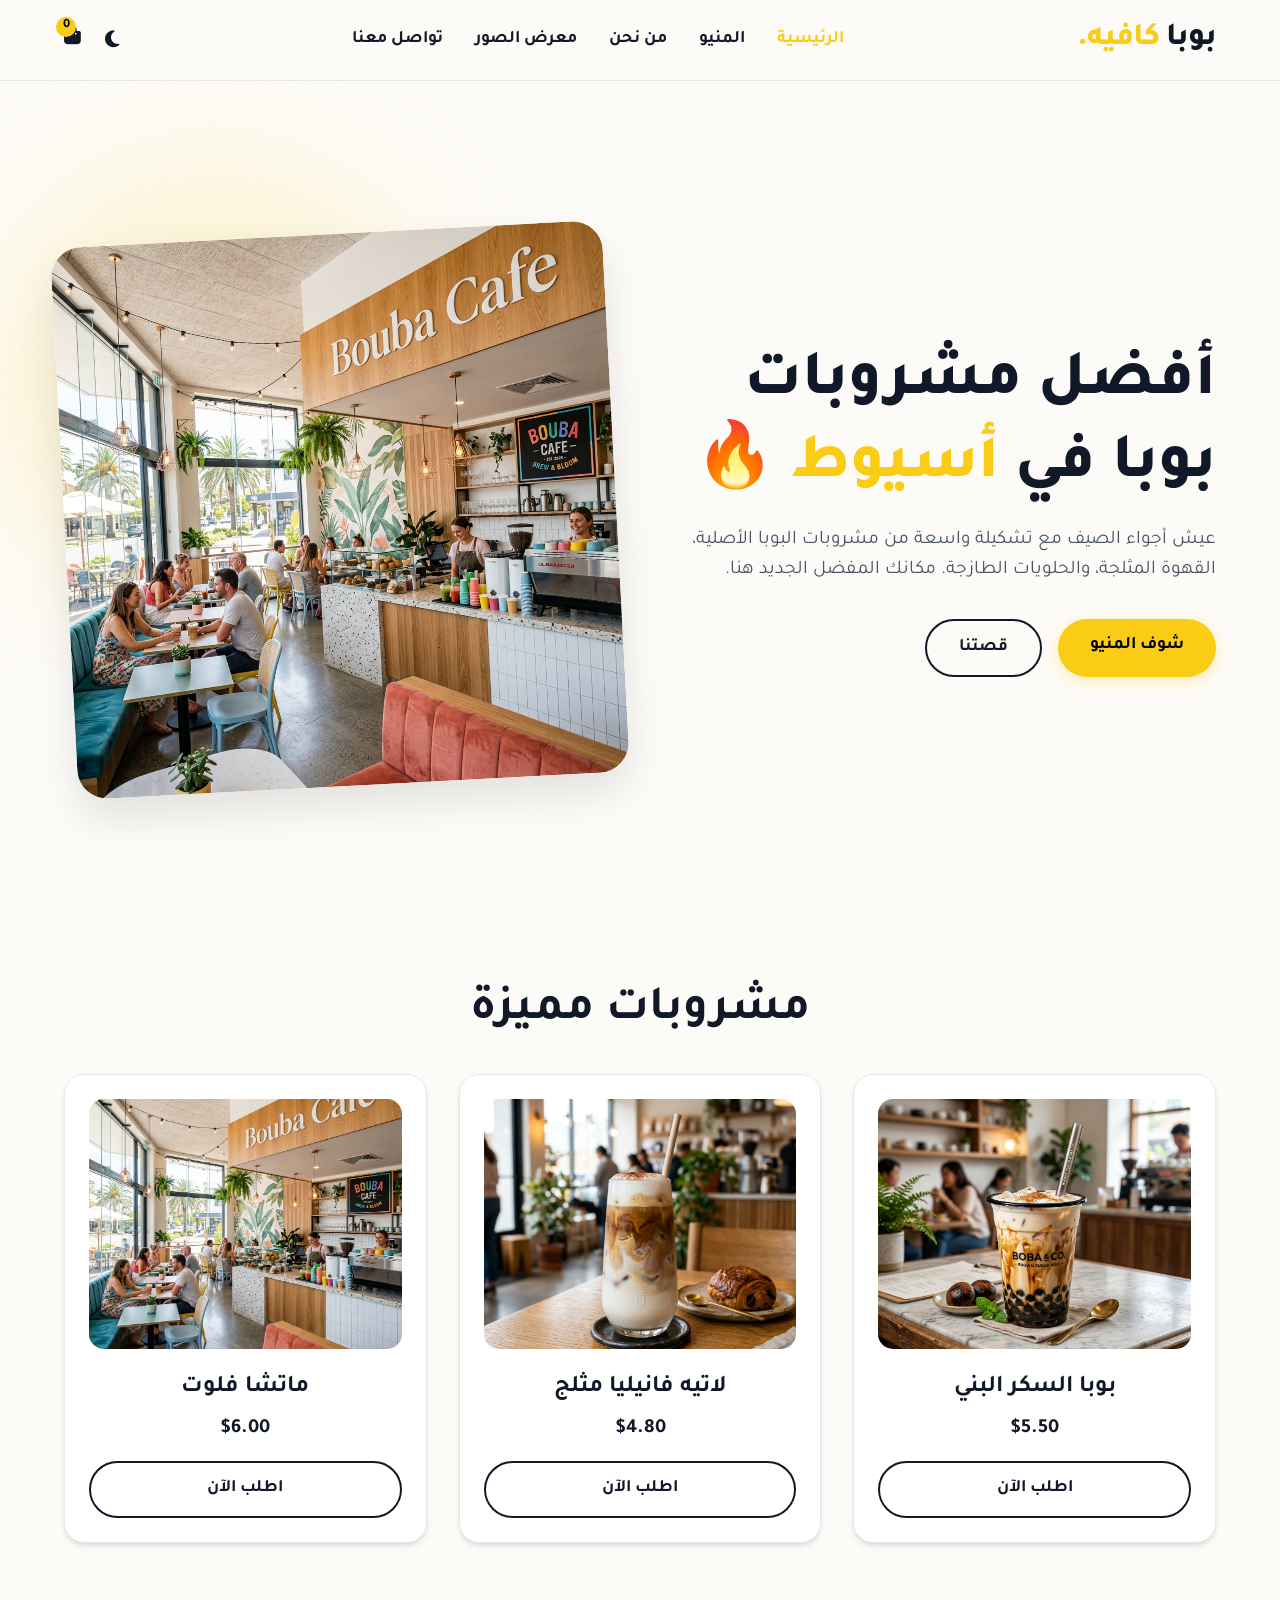
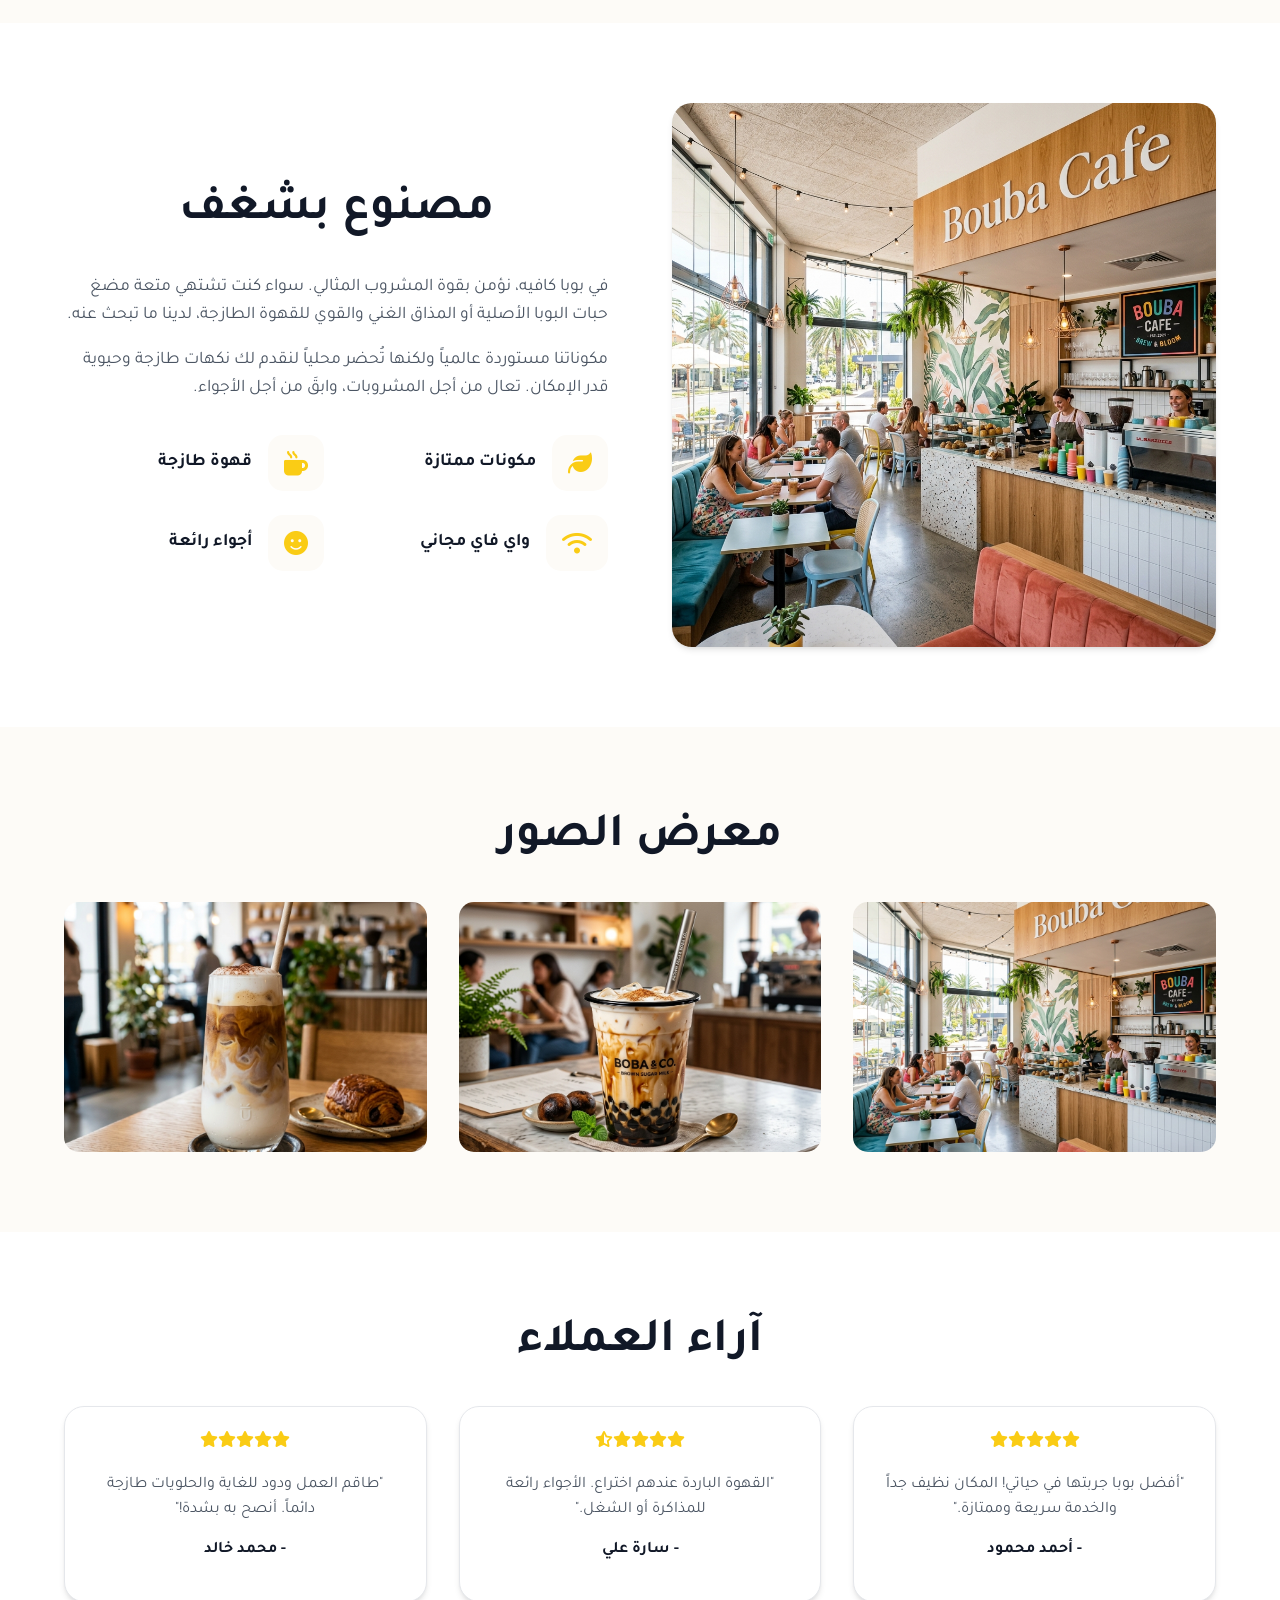
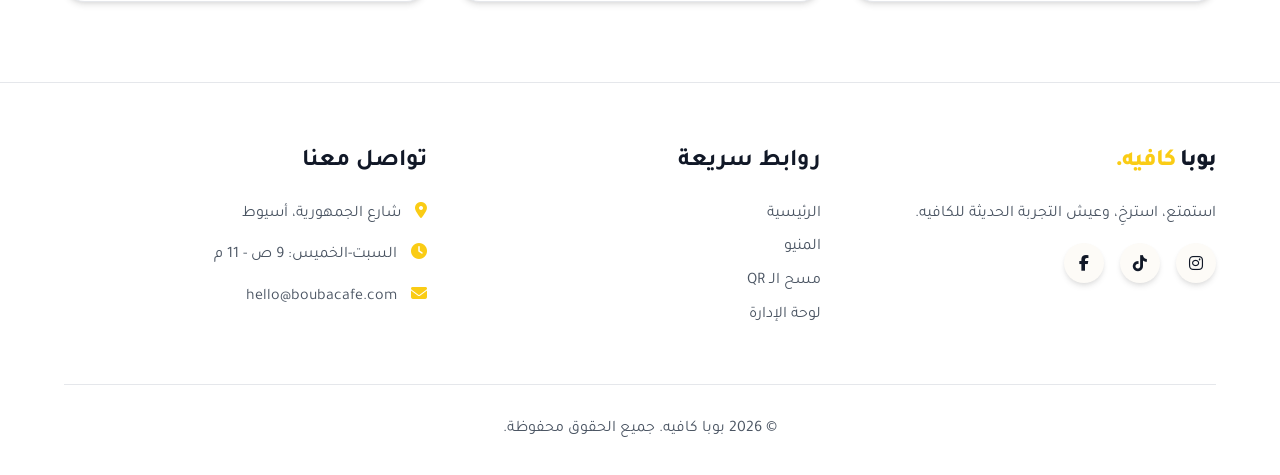
==== index.html @ aed8609b "upload files" ====
<!DOCTYPE html>
<html lang="ar" dir="rtl">
<head>
    <meta charset="UTF-8">
    <meta name="viewport" content="width=device-width, initial-scale=1.0">
    <title>بوبا كافيه - أفضل مشروبات بوبا في أسيوط</title>
    <meta name="description" content="استمتع بأفضل مشروبات بوبا، القهوة المثلجة والحلويات في أسيوط.">
    <!-- Font Awesome -->
    <link rel="stylesheet" href="https://cdnjs.cloudflare.com/ajax/libs/font-awesome/6.4.0/css/all.min.css">
    <!-- Main CSS -->
    <link rel="stylesheet" href="css/style.css">
</head>
<body>

    <!-- Header & Navigation -->
    <header>
        <nav class="container">
            <a href="index.html" class="logo">بوبا <span>كافيه.</span></a>
            
            <ul class="nav-links">
                <li><a href="index.html" style="color: var(--primary-color);">الرئيسية</a></li>
                <li><a href="menu.html">المنيو</a></li>
                <li><a href="#about">من نحن</a></li>
                <li><a href="#gallery">معرض الصور</a></li>
                <li><a href="#contact">تواصل معنا</a></li>
            </ul>

            <div class="nav-icons">
                <button class="icon-btn" id="theme-toggle" aria-label="تبديل المظهر">
                    <i class="fa-solid fa-moon"></i>
                </button>
                <a href="cart.html" class="icon-btn" aria-label="السلة">
                    <i class="fa-solid fa-bag-shopping"></i>
                    <span class="cart-count" id="cart-badge">0</span>
                </a>
                <button class="icon-btn mobile-menu-btn" id="mobile-menu-btn" aria-label="القائمة">
                    <i class="fa-solid fa-bars"></i>
                </button>
            </div>
        </nav>
    </header>

    <!-- Toast Notification Container -->
    <div id="toast-container"></div>

    <!-- Hero Section -->
    <section class="hero container">
        <div class="hero-content">
            <div class="hero-text">
                <h1>أفضل مشروبات بوبا في <span style="color: var(--primary-color);">أسيوط 🔥</span></h1>
                <p>عيش أجواء الصيف مع تشكيلة واسعة من مشروبات البوبا الأصلية، القهوة المثلجة، والحلويات الطازجة. مكانك المفضل الجديد هنا.</p>
                <div class="hero-btns">
                    <a href="menu.html" class="btn btn-primary">شوف المنيو</a>
                    <a href="#about" class="btn btn-outline">قصتنا</a>
                </div>
            </div>
            <div class="hero-image">
                <div class="blob"></div>
                <!-- Using the same images from before -->
                <img src="assets/images/hero.png" alt="كافيه بوبا من الداخل">
            </div>
        </div>
    </section>

    <!-- Featured Section -->
    <section class="section" id="featured">
        <div class="container">
            <h2>مشروبات مميزة</h2>
            <div class="featured-grid">
                <!-- Card 1 -->
                <div class="drink-card fade-in">
                    <div class="drink-img-wrap">
                        <img src="assets/images/boba.png" alt="بوبا السكر البني">
                    </div>
                    <h3 class="drink-name">بوبا السكر البني</h3>
                    <div class="drink-price">$5.50</div>
                    <a href="menu.html" class="btn btn-outline" style="width: 100%;">اطلب الآن</a>
                </div>
                <!-- Card 2 -->
                <div class="drink-card fade-in" style="animation-delay: 0.2s;">
                    <div class="drink-img-wrap">
                        <img src="assets/images/coffee.png" alt="لاتيه فانيليا مثلج">
                    </div>
                    <h3 class="drink-name">لاتيه فانيليا مثلج</h3>
                    <div class="drink-price">$4.80</div>
                    <a href="menu.html" class="btn btn-outline" style="width: 100%;">اطلب الآن</a>
                </div>
                <!-- Card 3 -->
                <div class="drink-card fade-in" style="animation-delay: 0.4s;">
                    <div class="drink-img-wrap">
                        <img src="assets/images/hero.png" alt="ماتشا فلوت">
                    </div>
                    <h3 class="drink-name">ماتشا فلوت</h3>
                    <div class="drink-price">$6.00</div>
                    <a href="menu.html" class="btn btn-outline" style="width: 100%;">اطلب الآن</a>
                </div>
            </div>
        </div>
    </section>

    <!-- About Section -->
    <section class="section" id="about" style="background-color: var(--card-bg);">
        <div class="container about-grid">
            <div class="about-image fade-in">
                <img src="assets/images/hero.png" alt="عن بوبا كافيه" style="border-radius: 20px; box-shadow: var(--shadow);">
            </div>
            <div class="about-text fade-in" style="animation-delay: 0.2s;">
                <h2>مصنوع بشغف</h2>
                <p>في بوبا كافيه، نؤمن بقوة المشروب المثالي. سواء كنت تشتهي متعة مضغ حبات البوبا الأصلية أو المذاق الغني والقوي للقهوة الطازجة، لدينا ما تبحث عنه.</p>
                <p>مكوناتنا مستوردة عالمياً ولكنها تُحضر محلياً لنقدم لك نكهات طازجة وحيوية قدر الإمكان. تعال من أجل المشروبات، وابقَ من أجل الأجواء.</p>
                
                <div class="about-features">
                    <div class="feature">
                        <i class="fa-solid fa-leaf"></i>
                        <span>مكونات ممتازة</span>
                    </div>
                    <div class="feature">
                        <i class="fa-solid fa-mug-hot"></i>
                        <span>قهوة طازجة</span>
                    </div>
                    <div class="feature">
                        <i class="fa-solid fa-wifi"></i>
                        <span>واي فاي مجاني</span>
                    </div>
                    <div class="feature">
                        <i class="fa-solid fa-face-smile"></i>
                        <span>أجواء رائعة</span>
                    </div>
                </div>
            </div>
        </div>
    </section>

    <!-- Gallery Section Placeholder -->
    <section class="section" id="gallery">
        <div class="container">
            <h2>معرض الصور</h2>
            <div class="featured-grid">
                <div class="drink-img-wrap" style="margin: 0;"><img src="assets/images/hero.png" alt="صورة 1"></div>
                <div class="drink-img-wrap" style="margin: 0;"><img src="assets/images/boba.png" alt="صورة 2"></div>
                <div class="drink-img-wrap" style="margin: 0;"><img src="assets/images/coffee.png" alt="صورة 3"></div>
            </div>
        </div>
    </section>

    <!-- Testimonials Placeholder -->
    <section class="section" id="testimonials" style="background-color: var(--card-bg);">
        <div class="container">
            <h2>آراء العملاء</h2>
            <div class="featured-grid">
                <div class="drink-card">
                    <div style="color: var(--primary-color); margin-bottom: 1rem;"><i class="fa-solid fa-star"></i><i class="fa-solid fa-star"></i><i class="fa-solid fa-star"></i><i class="fa-solid fa-star"></i><i class="fa-solid fa-star"></i></div>
                    <p style="margin-bottom: 1rem; color: var(--text-light);">"أفضل بوبا جربتها في حياتي! المكان نظيف جداً والخدمة سريعة وممتازة."</p>
                    <h4>- أحمد محمود</h4>
                </div>
                <div class="drink-card">
                    <div style="color: var(--primary-color); margin-bottom: 1rem;"><i class="fa-solid fa-star"></i><i class="fa-solid fa-star"></i><i class="fa-solid fa-star"></i><i class="fa-solid fa-star"></i><i class="fa-solid fa-star-half-stroke"></i></div>
                    <p style="margin-bottom: 1rem; color: var(--text-light);">"القهوة الباردة عندهم اختراع. الأجواء رائعة للمذاكرة أو الشغل."</p>
                    <h4>- سارة علي</h4>
                </div>
                <div class="drink-card">
                    <div style="color: var(--primary-color); margin-bottom: 1rem;"><i class="fa-solid fa-star"></i><i class="fa-solid fa-star"></i><i class="fa-solid fa-star"></i><i class="fa-solid fa-star"></i><i class="fa-solid fa-star"></i></div>
                    <p style="margin-bottom: 1rem; color: var(--text-light);">"طاقم العمل ودود للغاية والحلويات طازجة دائماً. أنصح به بشدة!"</p>
                    <h4>- محمد خالد</h4>
                </div>
            </div>
        </div>
    </section>

    <!-- Footer / Contact & Map Placeholder -->
    <footer id="contact">
        <div class="container">
            <div class="footer-grid">
                <div class="footer-col">
                    <h3 class="logo">بوبا <span>كافيه.</span></h3>
                    <p>استمتع، استرخِ، وعيش التجربة الحديثة للكافيه.</p>
                    <div class="social-links">
                        <a href="#"><i class="fa-brands fa-instagram"></i></a>
                        <a href="#"><i class="fa-brands fa-tiktok"></i></a>
                        <a href="#"><i class="fa-brands fa-facebook-f"></i></a>
                    </div>
                </div>
                <div class="footer-col">
                    <h3>روابط سريعة</h3>
                    <ul>
                        <li><a href="index.html" style="color: var(--text-light); margin-bottom: 0.5rem; display: block;">الرئيسية</a></li>
                        <li><a href="menu.html" style="color: var(--text-light); margin-bottom: 0.5rem; display: block;">المنيو</a></li>
                        <li><a href="qr.html" style="color: var(--text-light); margin-bottom: 0.5rem; display: block;">مسح الـ QR</a></li>
                        <li><a href="admin.html" style="color: var(--text-light); margin-bottom: 0.5rem; display: block;">لوحة الإدارة</a></li>
                    </ul>
                </div>
                <div class="footer-col">
                    <h3>تواصل معنا</h3>
                    <p><i class="fa-solid fa-location-dot" style="margin-left: 10px; color: var(--primary-color);"></i> شارع الجمهورية، أسيوط</p>
                    <p><i class="fa-solid fa-clock" style="margin-left: 10px; color: var(--primary-color);"></i> السبت-الخميس: 9 ص - 11 م</p>
                    <p><i class="fa-solid fa-envelope" style="margin-left: 10px; color: var(--primary-color);"></i> hello@boubacafe.com</p>
                </div>
            </div>
            <div class="footer-bottom">
                <p>&copy; 2026 بوبا كافيه. جميع الحقوق محفوظة.</p>
            </div>
        </div>
    </footer>

    <script src="js/app.js"></script>
</body>
</html>
---- css/style.css ----
/* Import Arabic Font (Tajawal) */
@import url('https://fonts.googleapis.com/css2?family=Tajawal:wght@300;400;500;700;800&display=swap');

/* CSS Variables */
:root {
  /* Colors - Light Theme (Beige, Yellow, Black) */
  --primary-color: #FACC15; /* Yellow */
  --primary-hover: #EAB308;
  --bg-color: #FDFBF7; /* Light Beige */
  --text-color: #111827; /* Near Black */
  --text-light: #4B5563; /* Gray */
  --card-bg: #FFFFFF;
  --nav-bg: rgba(253, 251, 247, 0.9);
  --border-color: #E5E7EB;
  --shadow: 0 4px 6px -1px rgba(0, 0, 0, 0.1), 0 2px 4px -1px rgba(0, 0, 0, 0.06);
  --shadow-hover: 0 10px 15px -3px rgba(0, 0, 0, 0.1), 0 4px 6px -2px rgba(0, 0, 0, 0.05);
  --transition: all 0.3s ease;
  
  /* WhatsApp Green */
  --whatsapp: #25D366;
  --whatsapp-hover: #20b858;
}

/* Dark Theme Variables */
body.dark-theme {
  --bg-color: #111827; /* Dark Background */
  --text-color: #F9FAFB; /* Light Text */
  --text-light: #9CA3AF;
  --card-bg: #1F2937;
  --nav-bg: rgba(17, 24, 39, 0.9);
  --border-color: #374151;
  --shadow: 0 4px 6px -1px rgba(0, 0, 0, 0.3);
  --shadow-hover: 0 10px 15px -3px rgba(0, 0, 0, 0.5);
}

/* Global Reset & RTL setup */
* {
  margin: 0;
  padding: 0;
  box-sizing: border-box;
}

body {
  font-family: 'Tajawal', sans-serif;
  background-color: var(--bg-color);
  color: var(--text-color);
  line-height: 1.6;
  direction: rtl; /* Important for Arabic */
  text-align: right;
  transition: background-color 0.3s ease, color 0.3s ease;
  overflow-x: hidden;
}

a {
  text-decoration: none;
  color: inherit;
}

ul {
  list-style: none;
}

img {
  max-width: 100%;
  height: auto;
  display: block;
}

/* Typography */
h1, h2, h3, h4 {
  font-weight: 700;
  line-height: 1.3;
  margin-bottom: 1rem;
}

h1 {
  font-size: clamp(2.5rem, 5vw, 4rem);
  font-weight: 800;
}

h2 {
  font-size: clamp(2rem, 4vw, 3rem);
  text-align: center;
  margin-bottom: 2rem;
}

/* Buttons */
.btn {
  display: inline-block;
  padding: 0.8rem 2rem;
  border-radius: 50px;
  font-weight: 700;
  font-family: 'Tajawal', sans-serif;
  font-size: 1.1rem;
  cursor: pointer;
  transition: var(--transition);
  border: none;
  text-align: center;
}

.btn-primary {
  background-color: var(--primary-color);
  color: #000; /* Always black text on yellow for contrast */
  box-shadow: 0 4px 15px rgba(250, 204, 21, 0.3);
}

.btn-primary:hover {
  background-color: var(--primary-hover);
  transform: translateY(-3px);
  box-shadow: 0 8px 25px rgba(250, 204, 21, 0.5);
}

.btn-outline {
  background: transparent;
  border: 2px solid var(--text-color);
  color: var(--text-color);
}

.btn-outline:hover {
  background: var(--text-color);
  color: var(--bg-color);
}

/* Layout Classes */
.container {
  max-width: 1200px;
  margin: 0 auto;
  padding: 0 1.5rem;
}

.section {
  padding: 5rem 0;
}

/* Navigation */
header {
  position: fixed;
  top: 0;
  left: 0;
  width: 100%;
  background-color: var(--nav-bg);
  backdrop-filter: blur(10px);
  z-index: 1000;
  border-bottom: 1px solid var(--border-color);
  transition: var(--transition);
}

nav {
  display: flex;
  justify-content: space-between;
  align-items: center;
  height: 80px;
}

.logo {
  font-size: 2rem;
  font-weight: 800;
  color: var(--text-color);
  letter-spacing: -1px;
}

.logo span {
  color: var(--primary-color);
}

.nav-links {
  display: flex;
  gap: 2rem;
}

.nav-links a {
  font-weight: 700;
  font-size: 1.1rem;
  position: relative;
  transition: color 0.3s;
}

.nav-links a:hover {
  color: var(--primary-color);
}

.nav-links a::after {
  content: '';
  position: absolute;
  bottom: -5px;
  right: 0; /* Changed to right for RTL */
  width: 0;
  height: 2px;
  background-color: var(--primary-color);
  transition: width 0.3s;
}

.nav-links a:hover::after {
  width: 100%;
}

.nav-icons {
  display: flex;
  gap: 1.5rem;
  align-items: center;
}

.icon-btn {
  background: none;
  border: none;
  color: var(--text-color);
  font-size: 1.2rem;
  cursor: pointer;
  transition: color 0.3s;
  position: relative;
}

.icon-btn:hover {
  color: var(--primary-color);
}

.cart-count {
  position: absolute;
  top: -8px;
  left: -8px; /* Changed to left for RTL */
  background-color: var(--primary-color);
  color: #000;
  font-size: 0.8rem;
  width: 20px;
  height: 20px;
  border-radius: 50%;
  display: flex;
  justify-content: center;
  align-items: center;
  font-weight: bold;
}

/* Hero Section */
.hero {
  padding-top: 120px;
  min-height: 100vh;
  display: flex;
  align-items: center;
}

.hero-content {
  display: grid;
  grid-template-columns: 1fr 1fr;
  gap: 3rem;
  align-items: center;
}

.hero-text {
  animation: slideInRight 1s ease forwards; /* Slide from right for RTL */
}

.hero-text p {
  font-size: 1.2rem;
  color: var(--text-light);
  margin-bottom: 2rem;
}

.hero-btns {
  display: flex;
  gap: 1rem;
}

.hero-image {
  position: relative;
  animation: slideInLeft 1s ease forwards;
}

.hero-image img {
  border-radius: 30px;
  box-shadow: 0 20px 40px rgba(0,0,0,0.1);
  transform: rotate(-3deg);
  transition: transform 0.5s ease;
}

.hero-image:hover img {
  transform: rotate(0deg) scale(1.02);
}

.blob {
  position: absolute;
  top: -50px;
  left: -50px;
  width: 400px;
  height: 400px;
  background: var(--primary-color);
  border-radius: 50%;
  filter: blur(80px);
  z-index: -1;
  opacity: 0.2;
}

/* Grid & Cards (Used in Home & Menu) */
.featured-grid {
  display: grid;
  grid-template-columns: repeat(auto-fit, minmax(280px, 1fr));
  gap: 2rem;
}

.drink-card {
  background-color: var(--card-bg);
  border-radius: 20px;
  padding: 1.5rem;
  text-align: center;
  box-shadow: var(--shadow);
  transition: var(--transition);
  position: relative;
  overflow: hidden;
  border: 1px solid var(--border-color);
}

.drink-card:hover {
  transform: translateY(-10px);
  box-shadow: var(--shadow-hover);
  border-color: var(--primary-color);
}

.drink-img-wrap {
  width: 100%;
  height: 250px;
  border-radius: 15px;
  overflow: hidden;
  margin-bottom: 1.5rem;
  background-color: var(--bg-color);
}

.drink-img-wrap img {
  width: 100%;
  height: 100%;
  object-fit: cover;
  transition: transform 0.5s ease;
}

.drink-card:hover .drink-img-wrap img {
  transform: scale(1.1);
}

.drink-name {
  font-size: 1.5rem;
  margin-bottom: 0.5rem;
}

.drink-price {
  font-size: 1.25rem;
  font-weight: 700;
  color: var(--text-color);
  margin-bottom: 1rem;
  display: flex;
  justify-content: center;
  align-items: center;
  gap: 0.5rem;
}

.add-to-cart-btn {
  width: 100%;
  padding: 0.8rem;
  border-radius: 10px;
  border: none;
  background-color: var(--bg-color);
  color: var(--text-color);
  font-weight: 700;
  font-family: inherit;
  font-size: 1rem;
  cursor: pointer;
  transition: var(--transition);
  display: flex;
  justify-content: center;
  align-items: center;
  gap: 0.5rem;
}

.add-to-cart-btn:hover {
  background-color: var(--primary-color);
  color: #000;
}

.sale-badge {
  position: absolute;
  top: 15px;
  right: 15px; /* RTL logic */
  background: #EF4444; /* Red for sale */
  color: white;
  padding: 0.4rem 1rem;
  border-radius: 20px;
  font-weight: 700;
  font-size: 0.9rem;
  z-index: 10;
  box-shadow: 0 4px 6px rgba(239, 68, 68, 0.3);
}

.old-price {
  text-decoration: line-through;
  color: var(--text-light);
  font-size: 1rem;
}

/* About Section */
.about-grid {
  display: grid;
  grid-template-columns: 1fr 1fr;
  gap: 4rem;
  align-items: center;
}

.about-text p {
  color: var(--text-light);
  margin-bottom: 1rem;
  font-size: 1.1rem;
}

.about-features {
  display: grid;
  grid-template-columns: 1fr 1fr;
  gap: 1.5rem;
  margin-top: 2rem;
}

.feature {
  display: flex;
  align-items: center;
  gap: 1rem;
  font-weight: 700;
  font-size: 1.1rem;
}

.feature i {
  font-size: 1.5rem;
  color: var(--primary-color);
  background: var(--bg-color);
  padding: 1rem;
  border-radius: 15px;
}

/* Footer */
footer {
  background-color: var(--card-bg);
  padding: 4rem 0 2rem;
  border-top: 1px solid var(--border-color);
}

.footer-grid {
  display: grid;
  grid-template-columns: repeat(auto-fit, minmax(250px, 1fr));
  gap: 2rem;
  margin-bottom: 3rem;
}

.footer-col h3 {
  font-size: 1.5rem;
  margin-bottom: 1.5rem;
}

.footer-col p {
  color: var(--text-light);
  margin-bottom: 1rem;
}

.social-links {
  display: flex;
  gap: 1rem;
  margin-top: 1rem;
}

.social-links a {
  width: 40px;
  height: 40px;
  border-radius: 50%;
  background-color: var(--bg-color);
  display: flex;
  justify-content: center;
  align-items: center;
  color: var(--text-color);
  transition: var(--transition);
  box-shadow: var(--shadow);
}

.social-links a:hover {
  background-color: var(--primary-color);
  color: #000;
  transform: translateY(-3px);
}

.footer-bottom {
  text-align: center;
  color: var(--text-light);
  padding-top: 2rem;
  border-top: 1px solid var(--border-color);
}

/* Menu Page */
.page-header {
  padding-top: 150px;
  padding-bottom: 3rem;
  text-align: center;
  background-color: var(--bg-color);
}

.menu-controls {
  margin: 3rem 0;
  display: flex;
  flex-direction: column;
  align-items: center;
  gap: 1.5rem;
}

.search-bar {
  width: 100%;
  max-width: 500px;
  position: relative;
}

.search-bar input {
  width: 100%;
  padding: 1rem 1.5rem;
  padding-right: 3rem; /* padding for icon in RTL */
  border-radius: 50px;
  border: 1px solid var(--border-color);
  background-color: var(--card-bg);
  color: var(--text-color);
  font-size: 1.1rem;
  font-family: inherit;
  outline: none;
  box-shadow: var(--shadow);
  transition: var(--transition);
}

.search-bar input:focus {
  border-color: var(--primary-color);
  box-shadow: 0 0 0 3px rgba(250, 204, 21, 0.2);
}

.search-bar i {
  position: absolute;
  right: 1.2rem;
  top: 50%;
  transform: translateY(-50%);
  color: var(--text-light);
}

.filter-btns {
  display: flex;
  gap: 1rem;
  flex-wrap: wrap;
  justify-content: center;
}

.filter-btn {
  padding: 0.6rem 1.8rem;
  border-radius: 50px;
  border: 1px solid var(--border-color);
  background-color: var(--card-bg);
  color: var(--text-color);
  font-weight: 700;
  font-family: inherit;
  font-size: 1.1rem;
  cursor: pointer;
  box-shadow: var(--shadow);
  transition: var(--transition);
}

.filter-btn.active, .filter-btn:hover {
  background-color: var(--primary-color);
  color: #000;
  border-color: var(--primary-color);
}

/* Cart Page */
.cart-container {
  display: grid;
  grid-template-columns: 2fr 1fr;
  gap: 2rem;
  margin-bottom: 5rem;
}

.cart-items {
  background-color: var(--card-bg);
  border-radius: 20px;
  padding: 2rem;
  box-shadow: var(--shadow);
  border: 1px solid var(--border-color);
}

.cart-item {
  display: flex;
  align-items: center;
  gap: 1.5rem;
  padding-bottom: 1.5rem;
  margin-bottom: 1.5rem;
  border-bottom: 1px solid var(--border-color);
}

.cart-item:last-child {
  border-bottom: none;
  margin-bottom: 0;
  padding-bottom: 0;
}

.cart-item img {
  width: 100px;
  height: 100px;
  border-radius: 15px;
  object-fit: cover;
}

.item-details {
  flex: 1;
}

.item-details h3 {
  margin-bottom: 0.5rem;
}

.item-price {
  font-size: 1.2rem;
  font-weight: 700;
  color: var(--text-color);
}

.quantity-controls {
  display: flex;
  align-items: center;
  gap: 1rem;
  background: var(--bg-color);
  padding: 0.5rem;
  border-radius: 50px;
  margin-top: 1rem;
  width: fit-content;
}

.qty-btn {
  background: none;
  border: none;
  font-size: 1.2rem;
  cursor: pointer;
  color: var(--text-color);
  width: 30px;
  height: 30px;
  border-radius: 50%;
  display: flex;
  justify-content: center;
  align-items: center;
  transition: var(--transition);
}

.qty-btn:hover {
  background: var(--primary-color);
  color: #000;
}

.remove-btn {
  background: #FEE2E2;
  color: #EF4444;
  border: none;
  width: 40px;
  height: 40px;
  border-radius: 50%;
  display: flex;
  justify-content: center;
  align-items: center;
  cursor: pointer;
  font-size: 1.2rem;
  transition: var(--transition);
}

.remove-btn:hover {
  background: #EF4444;
  color: white;
  transform: scale(1.1);
}

.cart-summary {
  background-color: var(--card-bg);
  border-radius: 20px;
  padding: 2rem;
  box-shadow: var(--shadow);
  border: 1px solid var(--border-color);
  height: fit-content;
  position: sticky;
  top: 100px;
}

.summary-row {
  display: flex;
  justify-content: space-between;
  margin-bottom: 1rem;
  font-size: 1.1rem;
}

.summary-total {
  display: flex;
  justify-content: space-between;
  margin-top: 1.5rem;
  padding-top: 1.5rem;
  border-top: 2px solid var(--border-color);
  font-size: 1.5rem;
  font-weight: 800;
}

.btn-whatsapp {
  width: 100%;
  background-color: var(--whatsapp);
  color: white;
  display: flex;
  justify-content: center;
  align-items: center;
  gap: 0.8rem;
  margin-top: 2rem;
  font-size: 1.2rem;
}

.btn-whatsapp:hover {
  background-color: var(--whatsapp-hover);
  box-shadow: 0 8px 15px rgba(37, 211, 102, 0.4);
}

.empty-state {
  text-align: center;
  padding: 3rem 0;
}

.empty-state i {
  font-size: 4rem;
  color: var(--text-light);
  margin-bottom: 1.5rem;
  opacity: 0.5;
}

/* Toast Notifications */
#toast-container {
  position: fixed;
  bottom: 20px;
  left: 20px; /* Left side for RTL feels natural for LTR reading, but we can keep it left or right. Let's do right. */
  right: 20px;
  z-index: 9999;
  display: flex;
  flex-direction: column;
  align-items: flex-start;
  gap: 10px;
  pointer-events: none;
}

.toast {
  background-color: var(--text-color);
  color: var(--bg-color);
  padding: 1rem 1.5rem;
  border-radius: 10px;
  box-shadow: var(--shadow-hover);
  display: flex;
  align-items: center;
  gap: 1rem;
  font-weight: 700;
  animation: slideInUp 0.3s ease forwards;
}

/* Animations */
@keyframes slideInRight {
  from { opacity: 0; transform: translateX(50px); }
  to { opacity: 1; transform: translateX(0); }
}

@keyframes slideInLeft {
  from { opacity: 0; transform: translateX(-50px); }
  to { opacity: 1; transform: translateX(0); }
}

@keyframes slideInUp {
  from { opacity: 0; transform: translateY(20px); }
  to { opacity: 1; transform: translateY(0); }
}

@keyframes fadeIn {
  from { opacity: 0; transform: translateY(20px); }
  to { opacity: 1; transform: translateY(0); }
}

.fade-in {
  animation: fadeIn 0.8s ease forwards;
}

/* Responsive */
@media (max-width: 992px) {
  .cart-container {
    grid-template-columns: 1fr;
  }
}

@media (max-width: 768px) {
  h1 { font-size: 2.2rem; }
  h2 { font-size: 1.8rem; }

  .hero-content {
    grid-template-columns: 1fr;
    text-align: center;
  }
  
  .hero-btns {
    justify-content: center;
  }
  
  .about-grid {
    grid-template-columns: 1fr;
    gap: 2rem;
  }
  
  .logo {
    font-size: 1.5rem;
  }
  
  .nav-icons {
    gap: 1rem;
  }

  .nav-links {
    position: fixed;
    top: 80px;
    right: -100%; /* RTL */
    width: 100%;
    height: calc(100vh - 80px);
    background-color: var(--card-bg);
    flex-direction: column;
    align-items: center;
    padding-top: 3rem;
    transition: var(--transition);
    gap: 1.5rem;
    box-shadow: 0 10px 15px -3px rgba(0, 0, 0, 0.1);
  }
  
  .nav-links a {
    font-size: 1.5rem;
    width: 100%;
    text-align: center;
    padding: 0.5rem 0;
  }
  
  .nav-links.active {
    right: 0;
  }
  
  .mobile-menu-btn {
    display: block;
  }

  /* Cart Mobile Fixes */
  .cart-item {
    flex-direction: column;
    text-align: center;
    gap: 1rem;
  }
  
  .quantity-controls {
    margin: 1rem auto 0;
  }
  
  .cart-summary {
    position: static;
    margin-top: 2rem;
  }

  /* Adjustments for images and buttons */
  .drink-img-wrap {
    height: 200px;
  }
  
  .filter-btns {
    gap: 0.5rem;
  }
  
  .filter-btn {
    padding: 0.5rem 1.2rem;
    font-size: 1rem;
  }
}

@media (min-width: 769px) {
  .mobile-menu-btn {
    display: none;
  }
}
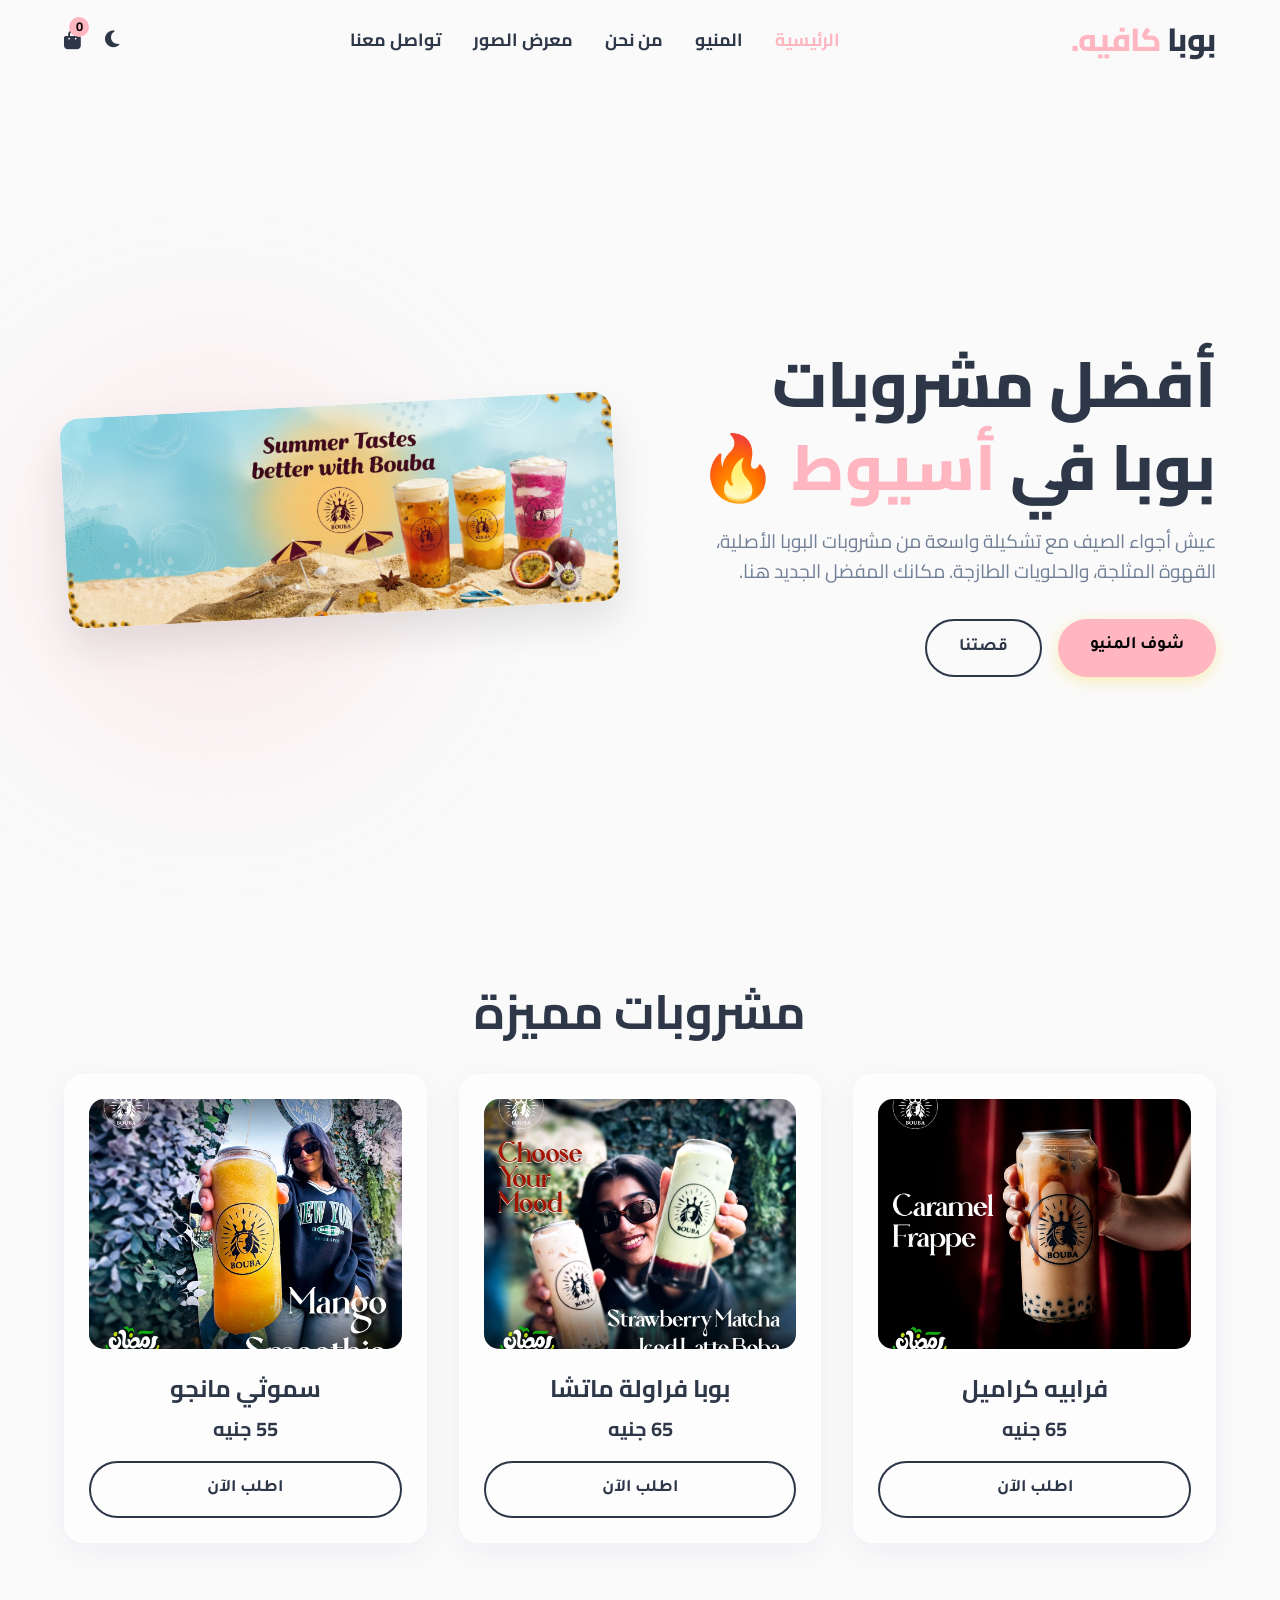
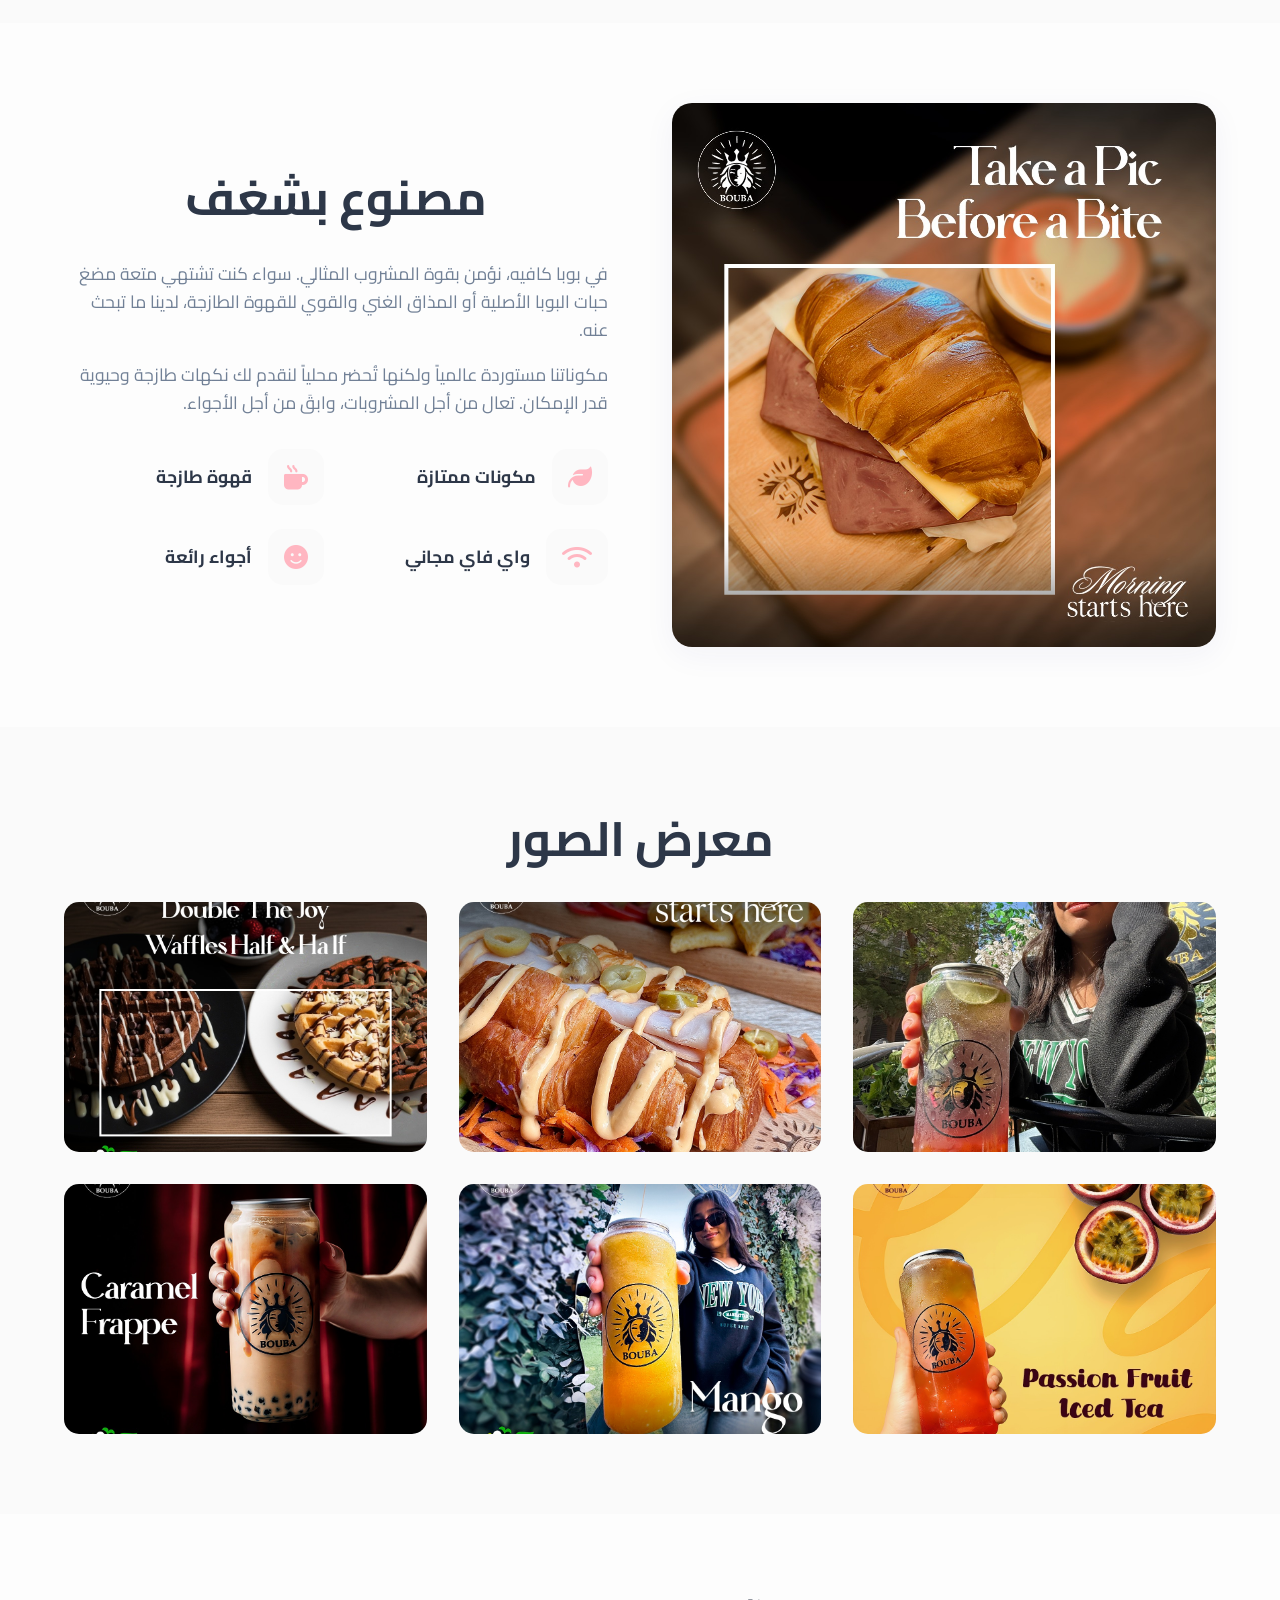
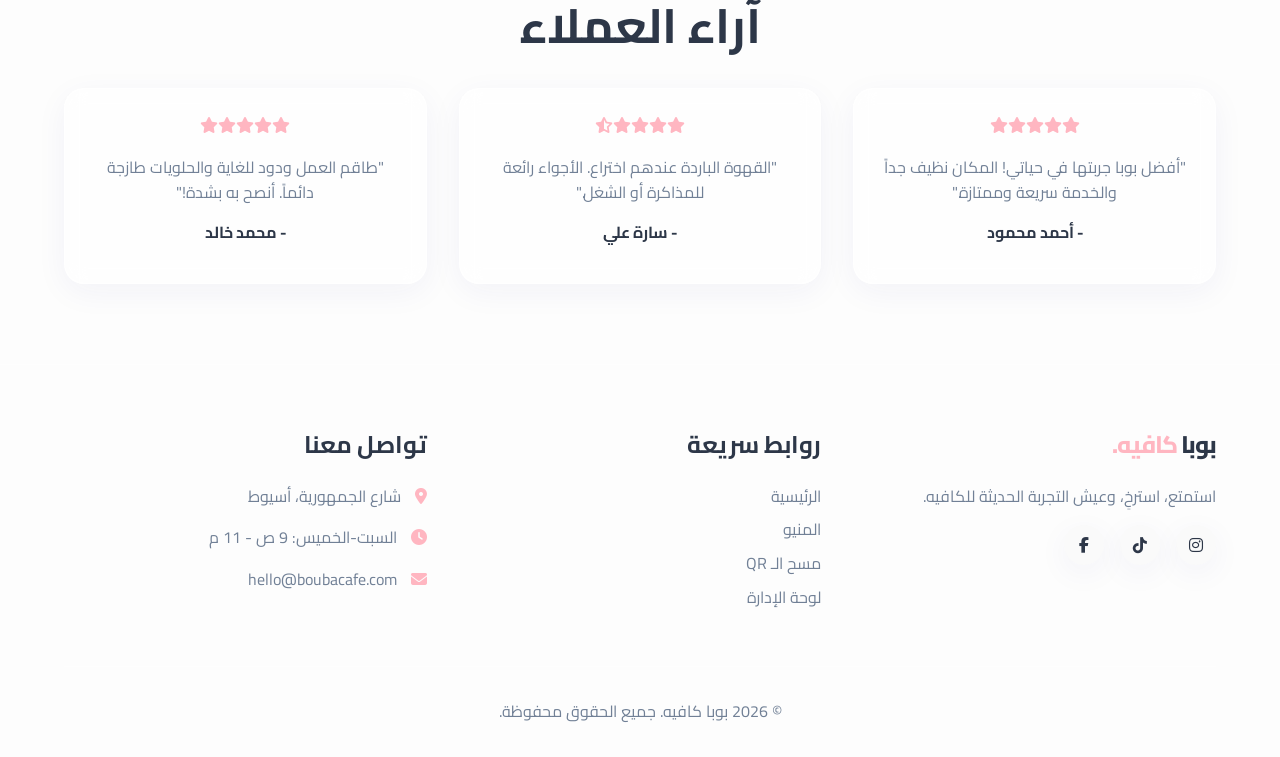
==== commit 45296bb7: "Add files via upload" ====
--- a/index.html
+++ b/index.html
@@ -56,8 +56,7 @@
             </div>
             <div class="hero-image">
                 <div class="blob"></div>
-                <!-- Using the same images from before -->
-                <img src="assets/images/hero.png" alt="كافيه بوبا من الداخل">
+                <img src="assets/images/hero_banner.png" alt="بوبا كافيه - صيف بطعم بوبا" style="border-radius:20px;">
             </div>
         </div>
     </section>
@@ -70,28 +69,28 @@
                 <!-- Card 1 -->
                 <div class="drink-card fade-in">
                     <div class="drink-img-wrap">
-                        <img src="assets/images/boba.png" alt="بوبا السكر البني">
-                    </div>
-                    <h3 class="drink-name">بوبا السكر البني</h3>
-                    <div class="drink-price">$5.50</div>
+                        <img src="assets/images/caramel_frappe.jpg" alt="فرابيه كراميل" style="object-fit:cover;">
+                    </div>
+                    <h3 class="drink-name">فرابيه كراميل</h3>
+                    <div class="drink-price">65 جنيه</div>
                     <a href="menu.html" class="btn btn-outline" style="width: 100%;">اطلب الآن</a>
                 </div>
                 <!-- Card 2 -->
                 <div class="drink-card fade-in" style="animation-delay: 0.2s;">
                     <div class="drink-img-wrap">
-                        <img src="assets/images/coffee.png" alt="لاتيه فانيليا مثلج">
-                    </div>
-                    <h3 class="drink-name">لاتيه فانيليا مثلج</h3>
-                    <div class="drink-price">$4.80</div>
+                        <img src="assets/images/strawberry_matcha.jpg" alt="بوبا فراولة ماتشا" style="object-fit:cover;">
+                    </div>
+                    <h3 class="drink-name">بوبا فراولة ماتشا</h3>
+                    <div class="drink-price">65 جنيه</div>
                     <a href="menu.html" class="btn btn-outline" style="width: 100%;">اطلب الآن</a>
                 </div>
                 <!-- Card 3 -->
                 <div class="drink-card fade-in" style="animation-delay: 0.4s;">
                     <div class="drink-img-wrap">
-                        <img src="assets/images/hero.png" alt="ماتشا فلوت">
-                    </div>
-                    <h3 class="drink-name">ماتشا فلوت</h3>
-                    <div class="drink-price">$6.00</div>
+                        <img src="assets/images/mango_smoothie.jpg" alt="سموثي مانجو" style="object-fit:cover;">
+                    </div>
+                    <h3 class="drink-name">سموثي مانجو</h3>
+                    <div class="drink-price">55 جنيه</div>
                     <a href="menu.html" class="btn btn-outline" style="width: 100%;">اطلب الآن</a>
                 </div>
             </div>
@@ -102,7 +101,7 @@
     <section class="section" id="about" style="background-color: var(--card-bg);">
         <div class="container about-grid">
             <div class="about-image fade-in">
-                <img src="assets/images/hero.png" alt="عن بوبا كافيه" style="border-radius: 20px; box-shadow: var(--shadow);">
+                <img src="assets/images/croissant_sandwich.jpg" alt="عن بوبا كافيه" style="border-radius: 20px; box-shadow: var(--shadow);">
             </div>
             <div class="about-text fade-in" style="animation-delay: 0.2s;">
                 <h2>مصنوع بشغف</h2>
@@ -136,9 +135,12 @@
         <div class="container">
             <h2>معرض الصور</h2>
             <div class="featured-grid">
-                <div class="drink-img-wrap" style="margin: 0;"><img src="assets/images/hero.png" alt="صورة 1"></div>
-                <div class="drink-img-wrap" style="margin: 0;"><img src="assets/images/boba.png" alt="صورة 2"></div>
-                <div class="drink-img-wrap" style="margin: 0;"><img src="assets/images/coffee.png" alt="صورة 3"></div>
+                <div class="drink-img-wrap" style="margin:0; border-radius:15px; overflow:hidden;"><img src="assets/images/boba_girl.jpg" alt="بوبا كافيه" style="object-fit:cover; height:250px;"></div>
+                <div class="drink-img-wrap" style="margin:0; border-radius:15px; overflow:hidden;"><img src="assets/images/morning_croissant2.jpg" alt="فطور بوبا" style="object-fit:cover; height:250px;"></div>
+                <div class="drink-img-wrap" style="margin:0; border-radius:15px; overflow:hidden;"><img src="assets/images/waffles.jpg" alt="وافل بوبا" style="object-fit:cover; height:250px;"></div>
+                <div class="drink-img-wrap" style="margin:0; border-radius:15px; overflow:hidden;"><img src="assets/images/passion_fruit_icetea.jpg" alt="باشن فروت" style="object-fit:cover; height:250px;"></div>
+                <div class="drink-img-wrap" style="margin:0; border-radius:15px; overflow:hidden;"><img src="assets/images/mango_smoothie.jpg" alt="سموثي مانجو" style="object-fit:cover; height:250px;"></div>
+                <div class="drink-img-wrap" style="margin:0; border-radius:15px; overflow:hidden;"><img src="assets/images/caramel_frappe.jpg" alt="فرابيه كراميل" style="object-fit:cover; height:250px;"></div>
             </div>
         </div>
     </section>
--- a/css/style.css
+++ b/css/style.css
@@ -1,19 +1,20 @@
-/* Import Arabic Font (Tajawal) */
-@import url('https://fonts.googleapis.com/css2?family=Tajawal:wght@300;400;500;700;800&display=swap');
+/* Import Arabic Fonts (Cairo & Tajawal) */
+@import url('https://fonts.googleapis.com/css2?family=Cairo:wght@300;400;500;700;800&family=Tajawal:wght@300;400;500;700;800&display=swap');
 
 /* CSS Variables */
 :root {
-  /* Colors - Light Theme (Beige, Yellow, Black) */
-  --primary-color: #FACC15; /* Yellow */
-  --primary-hover: #EAB308;
-  --bg-color: #FDFBF7; /* Light Beige */
-  --text-color: #111827; /* Near Black */
-  --text-light: #4B5563; /* Gray */
-  --card-bg: #FFFFFF;
-  --nav-bg: rgba(253, 251, 247, 0.9);
-  --border-color: #E5E7EB;
-  --shadow: 0 4px 6px -1px rgba(0, 0, 0, 0.1), 0 2px 4px -1px rgba(0, 0, 0, 0.06);
-  --shadow-hover: 0 10px 15px -3px rgba(0, 0, 0, 0.1), 0 4px 6px -2px rgba(0, 0, 0, 0.05);
+  /* Colors - Light Theme (Pastel Pink, Blue, White) */
+  --primary-color: #FFB6C1; /* Pastel Pink */
+  --primary-hover: #FF9EAB;
+  --secondary-color: #AEC6CF; /* Pastel Blue */
+  --bg-color: #FAFAFA; /* Off White */
+  --text-color: #2D3748; /* Dark Gray */
+  --text-light: #718096; /* Gray */
+  --card-bg: rgba(255, 255, 255, 0.65); /* Glassmorphism */
+  --nav-bg: rgba(250, 250, 250, 0.75);
+  --border-color: rgba(255, 255, 255, 0.5);
+  --shadow: 0 8px 32px 0 rgba(31, 38, 135, 0.05);
+  --shadow-hover: 0 8px 32px 0 rgba(31, 38, 135, 0.1);
   --transition: all 0.3s ease;
   
   /* WhatsApp Green */
@@ -23,14 +24,15 @@
 
 /* Dark Theme Variables */
 body.dark-theme {
-  --bg-color: #111827; /* Dark Background */
-  --text-color: #F9FAFB; /* Light Text */
-  --text-light: #9CA3AF;
-  --card-bg: #1F2937;
-  --nav-bg: rgba(17, 24, 39, 0.9);
-  --border-color: #374151;
-  --shadow: 0 4px 6px -1px rgba(0, 0, 0, 0.3);
-  --shadow-hover: 0 10px 15px -3px rgba(0, 0, 0, 0.5);
+  --bg-color: #1A202C; /* Dark Background */
+  --text-color: #F7FAFC; /* Light Text */
+  --text-light: #A0AEC0;
+  --card-bg: rgba(45, 55, 72, 0.65);
+  --nav-bg: rgba(26, 32, 44, 0.75);
+  --border-color: rgba(255, 255, 255, 0.1);
+  --shadow: 0 8px 32px 0 rgba(0, 0, 0, 0.3);
+  --shadow-hover: 0 8px 32px 0 rgba(0, 0, 0, 0.5);
+  --primary-color: #FF9EAB;
 }
 
 /* Global Reset & RTL setup */
@@ -41,7 +43,7 @@
 }
 
 body {
-  font-family: 'Tajawal', sans-serif;
+  font-family: 'Cairo', 'Tajawal', sans-serif;
   background-color: var(--bg-color);
   color: var(--text-color);
   line-height: 1.6;
@@ -106,8 +108,8 @@
 
 .btn-primary:hover {
   background-color: var(--primary-hover);
-  transform: translateY(-3px);
-  box-shadow: 0 8px 25px rgba(250, 204, 21, 0.5);
+  transform: translateY(-3px) scale(1.02);
+  box-shadow: 0 10px 25px rgba(250, 204, 21, 0.5);
 }
 
 .btn-outline {
@@ -139,7 +141,8 @@
   left: 0;
   width: 100%;
   background-color: var(--nav-bg);
-  backdrop-filter: blur(10px);
+  backdrop-filter: blur(15px) saturate(180%);
+  -webkit-backdrop-filter: blur(15px) saturate(180%);
   z-index: 1000;
   border-bottom: 1px solid var(--border-color);
   transition: var(--transition);
@@ -217,7 +220,7 @@
 .cart-count {
   position: absolute;
   top: -8px;
-  left: -8px; /* Changed to left for RTL */
+  right: -8px; /* Changed to right for better alignment in RTL */
   background-color: var(--primary-color);
   color: #000;
   font-size: 0.8rem;
@@ -302,10 +305,32 @@
   padding: 1.5rem;
   text-align: center;
   box-shadow: var(--shadow);
-  transition: var(--transition);
+  transition: all 0.4s cubic-bezier(0.175, 0.885, 0.32, 1.275);
   position: relative;
   overflow: hidden;
   border: 1px solid var(--border-color);
+  backdrop-filter: blur(10px);
+  -webkit-backdrop-filter: blur(10px);
+}
+
+.drink-card.out-of-stock {
+  opacity: 0.6;
+  filter: grayscale(100%);
+  pointer-events: none;
+}
+
+.out-of-stock-badge {
+  position: absolute;
+  top: 15px;
+  right: 15px;
+  background: var(--text-color);
+  color: var(--bg-color);
+  padding: 0.4rem 1rem;
+  border-radius: 20px;
+  font-weight: 700;
+  font-size: 0.9rem;
+  z-index: 10;
+  box-shadow: var(--shadow);
 }
 
 .drink-card:hover {
@@ -326,12 +351,12 @@
 .drink-img-wrap img {
   width: 100%;
   height: 100%;
-  object-fit: cover;
-  transition: transform 0.5s ease;
+  object-fit: contain; /* Changed to contain to prevent transparent png padding inconsistency */
+  transition: transform 0.6s cubic-bezier(0.2, 0.8, 0.2, 1);
 }
 
 .drink-card:hover .drink-img-wrap img {
-  transform: scale(1.1);
+  transform: scale(1.1) rotate(2deg);
 }
 
 .drink-name {
@@ -768,12 +793,16 @@
 }
 
 @keyframes fadeIn {
-  from { opacity: 0; transform: translateY(20px); }
+  from { opacity: 0; transform: translateY(30px); }
   to { opacity: 1; transform: translateY(0); }
 }
 
 .fade-in {
-  animation: fadeIn 0.8s ease forwards;
+  opacity: 0;
+}
+
+.fade-in.in-view {
+  animation: fadeIn 0.8s cubic-bezier(0.2, 0.8, 0.2, 1) forwards;
 }
 
 /* Responsive */
@@ -786,6 +815,22 @@
 @media (max-width: 768px) {
   h1 { font-size: 2.2rem; }
   h2 { font-size: 1.8rem; }
+  
+  .section {
+    padding: 3rem 0;
+  }
+  
+  .hero {
+    min-height: auto;
+    padding-bottom: 3rem;
+  }
+  
+  .blob {
+    width: 250px;
+    height: 250px;
+    top: -20px;
+    left: -20px;
+  }
 
   .hero-content {
     grid-template-columns: 1fr;
@@ -793,7 +838,13 @@
   }
   
   .hero-btns {
-    justify-content: center;
+    flex-direction: column;
+    gap: 1rem;
+    width: 100%;
+  }
+  
+  .hero-btns .btn {
+    width: 100%;
   }
   
   .about-grid {
@@ -806,7 +857,7 @@
   }
   
   .nav-icons {
-    gap: 1rem;
+    gap: 1.2rem;
   }
 
   .nav-links {
